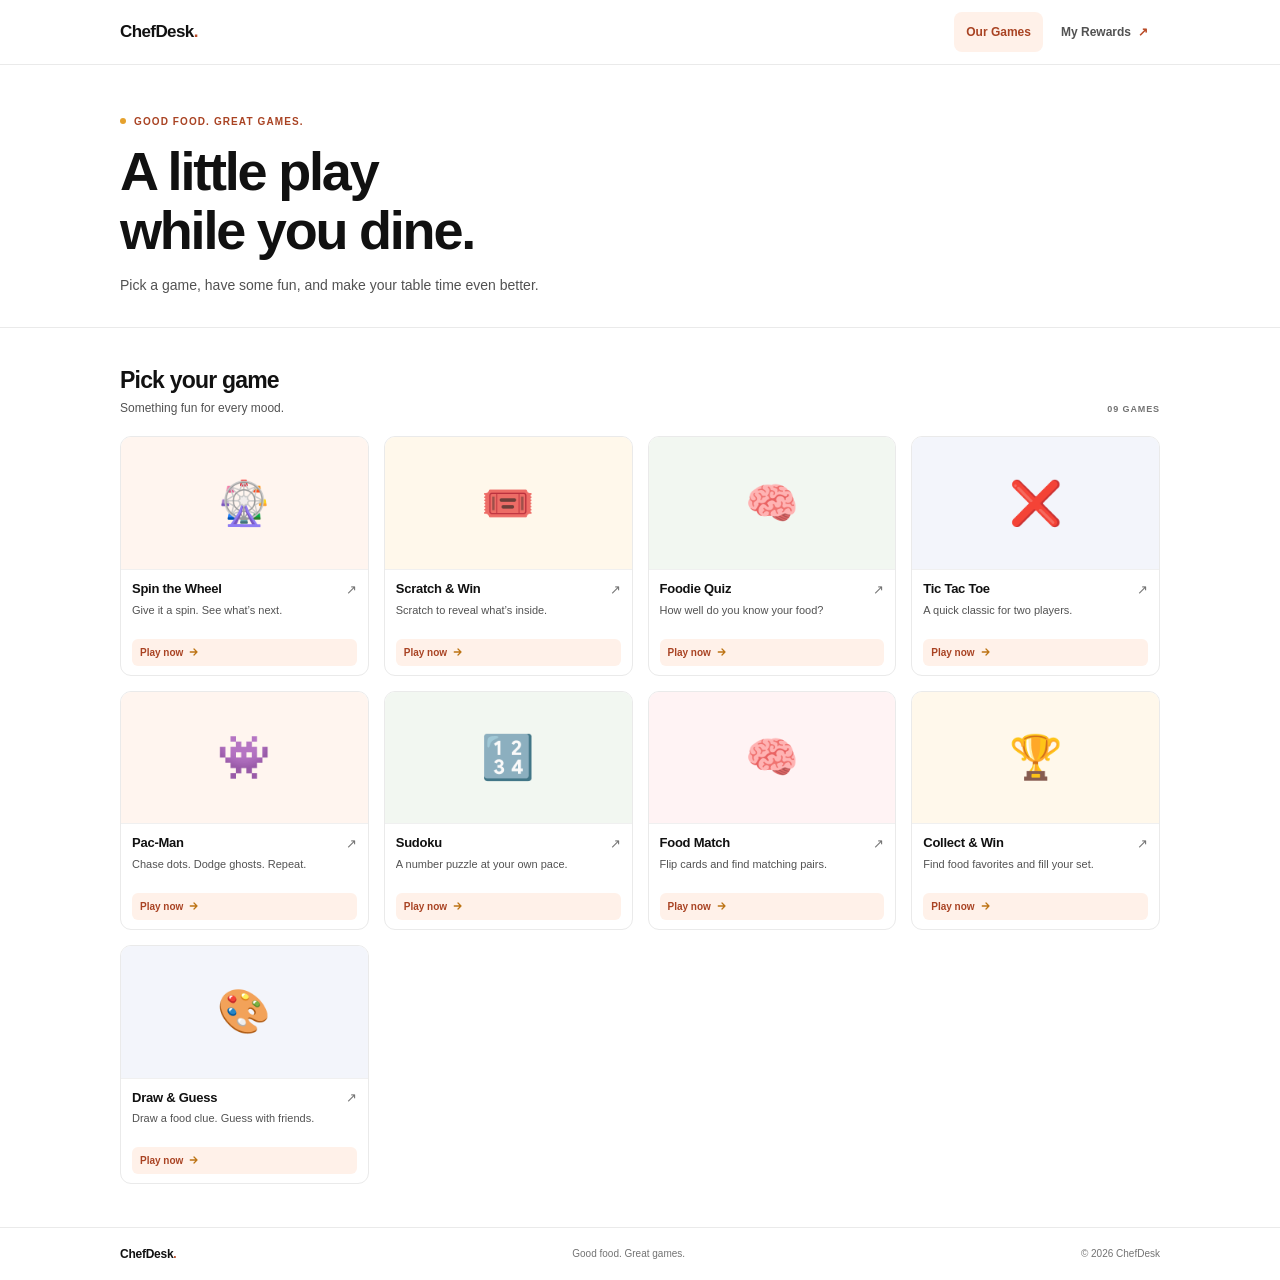
==== Dashboard/index.html @ 34e4a03f "fixed" ====
<!DOCTYPE html>
<html lang="en">
<head>
  <meta charset="UTF-8">
  <meta name="viewport" content="width=device-width, initial-scale=1.0">
  <meta name="theme-color" content="#ffffff">
  <title>ChefDesk | Good Food. Great Games.</title>
  <meta name="description" content="Pick a game, have some fun, and make your table time even better with ChefDesk.">
  <link rel="stylesheet" href="style.css">
</head>

<body>
  <header class="site-header">
    <div class="container navbar">
      <a href="index.html" class="logo" aria-label="ChefDesk home">
        <span>ChefDesk<span class="logo-period">.</span></span>
      </a>
      <nav class="nav-links" aria-label="Main navigation">
        <a class="nav-games is-current" href="#games" aria-current="location">Our Games</a>
        <a class="rewards-nav" href="../My Rewards/index.html">My Rewards <span aria-hidden="true">↗</span></a>
      </nav>
    </div>
  </header>

  <main>
    <section class="hero">
      <div class="container hero-inner">
        <p class="hero-kicker">GOOD FOOD. GREAT GAMES.</p>
        <h1>A little play<br>while you dine.</h1>
        <p class="hero-description">Pick a game, have some fun, and make your table time even better.</p>
      </div>
    </section>

    <section class="games-section" id="games">
      <div class="container">
        <div class="section-heading">
          <div>
            <h2>Pick your game</h2>
            <p>Something fun for every mood.</p>
          </div>
          <span class="game-count">09 GAMES</span>
        </div>

        <div class="games-grid">
          <a href="../spinthewheel/index.html" class="game-card spin">
            <div class="game-visual" aria-hidden="true">
              <div class="game-emoji">🎡</div>
            </div>
            <div class="game-info">
              <div class="game-title-row"><h3>Spin the Wheel</h3><span class="game-arrow" aria-hidden="true">↗</span></div>
              <p>Give it a spin. See what’s next.</p>
              <span class="game-action">Play now<svg viewBox="0 0 16 16" aria-hidden="true"><path d="M3 8h9m-4-4 4 4-4 4" /></svg></span>
            </div>
          </a>

          <a href="../Scratch Card/index.html" class="game-card scratch">
            <div class="game-visual" aria-hidden="true">
              <div class="game-emoji">🎟️</div>
            </div>
            <div class="game-info">
              <div class="game-title-row"><h3>Scratch &amp; Win</h3><span class="game-arrow" aria-hidden="true">↗</span></div>
              <p>Scratch to reveal what’s inside.</p>
              <span class="game-action">Play now<svg viewBox="0 0 16 16" aria-hidden="true"><path d="M3 8h9m-4-4 4 4-4 4" /></svg></span>
            </div>
          </a>

          <a href="../Foodie Quiz/index.html" class="game-card quiz">
            <div class="game-visual" aria-hidden="true">
              <div class="game-emoji">🧠</div>
            </div>
            <div class="game-info">
              <div class="game-title-row"><h3>Foodie Quiz</h3><span class="game-arrow" aria-hidden="true">↗</span></div>
              <p>How well do you know your food?</p>
              <span class="game-action">Play now<svg viewBox="0 0 16 16" aria-hidden="true"><path d="M3 8h9m-4-4 4 4-4 4" /></svg></span>
            </div>
          </a>

          <a href="../Tic Tac Toe/index.html" class="game-card tictactoe">
            <div class="game-visual" aria-hidden="true">
              <div class="game-emoji">❌</div>
            </div>
            <div class="game-info">
              <div class="game-title-row"><h3>Tic Tac Toe</h3><span class="game-arrow" aria-hidden="true">↗</span></div>
              <p>A quick classic for two players.</p>
              <span class="game-action">Play now<svg viewBox="0 0 16 16" aria-hidden="true"><path d="M3 8h9m-4-4 4 4-4 4" /></svg></span>
            </div>
          </a>

          <a href="../Pac Man/index.html" class="game-card pacman">
            <div class="game-visual" aria-hidden="true">
              <div class="game-emoji">👾</div>
            </div>
            <div class="game-info">
              <div class="game-title-row"><h3>Pac-Man</h3><span class="game-arrow" aria-hidden="true">↗</span></div>
              <p>Chase dots. Dodge ghosts. Repeat.</p>
              <span class="game-action">Play now<svg viewBox="0 0 16 16" aria-hidden="true"><path d="M3 8h9m-4-4 4 4-4 4" /></svg></span>
            </div>
          </a>

          <a href="../Sudoku/index.html" class="game-card sudoku">
            <div class="game-visual" aria-hidden="true">
              <div class="game-emoji">🔢</div>
            </div>
            <div class="game-info">
              <div class="game-title-row"><h3>Sudoku</h3><span class="game-arrow" aria-hidden="true">↗</span></div>
              <p>A number puzzle at your own pace.</p>
              <span class="game-action">Play now<svg viewBox="0 0 16 16" aria-hidden="true"><path d="M3 8h9m-4-4 4 4-4 4" /></svg></span>
            </div>
          </a>

          <a href="../Memory%20Match/index.html" class="game-card memory">
            <div class="game-visual" aria-hidden="true">
              <div class="game-emoji">🧠</div>
            </div>
            <div class="game-info">
              <div class="game-title-row"><h3>Food Match</h3><span class="game-arrow" aria-hidden="true">↗</span></div>
              <p>Flip cards and find matching pairs.</p>
              <span class="game-action">Play now<svg viewBox="0 0 16 16" aria-hidden="true"><path d="M3 8h9m-4-4 4 4-4 4" /></svg></span>
            </div>
          </a>

          <a href="../Collect & Win/index.html" class="game-card collect">
            <div class="game-visual" aria-hidden="true">
              <div class="game-emoji">🏆</div>
            </div>
            <div class="game-info">
              <div class="game-title-row"><h3>Collect &amp; Win</h3><span class="game-arrow" aria-hidden="true">↗</span></div>
              <p>Find food favorites and fill your set.</p>
              <span class="game-action">Play now<svg viewBox="0 0 16 16" aria-hidden="true"><path d="M3 8h9m-4-4 4 4-4 4" /></svg></span>
            </div>
          </a>

          <a href="../Draw%20%26%20Guess/index.html" class="game-card drawguess">
            <div class="game-visual" aria-hidden="true">
              <div class="game-emoji">🎨</div>
            </div>
            <div class="game-info">
              <div class="game-title-row"><h3>Draw &amp; Guess</h3><span class="game-arrow" aria-hidden="true">↗</span></div>
              <p>Draw a food clue. Guess with friends.</p>
              <span class="game-action">Play now<svg viewBox="0 0 16 16" aria-hidden="true"><path d="M3 8h9m-4-4 4 4-4 4" /></svg></span>
            </div>
          </a>
        </div>

      </div>
    </section>
  </main>

  <footer class="footer">
    <div class="container footer-inner">
      <a href="index.html" class="footer-brand">ChefDesk<span>.</span></a>
      <p>Good food. Great games.</p>
      <span>© <span id="year">2026</span> ChefDesk</span>
    </div>
  </footer>
  <script src="script.js"></script>
</body>
</html>
---- Dashboard/style.css ----
:root {
  color-scheme: light;
  --page: #ffffff;
  --surface-subtle: #f7f7f8;
  --ink: #111111;
  --text-secondary: #525252;
  --text-muted: #737373;
  --border: #eaeaea;
  --accent: #b94b27;
  --accent-hover: #a94323;
  --accent-soft: #fff1e9;
  --warm-accent: #e5a12d;
  --warm-soft: #fff7e8;
  --green-accent: #43836b;
  --green-soft: #eef6f0;
  --font: Inter, -apple-system, BlinkMacSystemFont, "Segoe UI", sans-serif;
}

* {
  box-sizing: border-box;
}

html {
  scroll-behavior: smooth;
  scroll-padding-top: 76px;
}

body {
  min-width: 320px;
  margin: 0;
  background: var(--page);
  color: var(--ink);
  font-family: var(--font);
  -webkit-font-smoothing: antialiased;
  text-rendering: optimizeLegibility;
}

a {
  color: inherit;
  text-decoration: none;
  -webkit-tap-highlight-color: transparent;
}

a:focus-visible {
  outline: 2px solid var(--accent);
  outline-offset: 3px;
}

.container {
  width: min(100% - 48px, 1040px);
  margin-inline: auto;
}

.site-header {
  position: sticky;
  z-index: 10;
  top: 0;
  border-bottom: 1px solid var(--border);
  background: rgba(255, 255, 255, 0.97);
}

.navbar {
  display: flex;
  min-height: 64px;
  align-items: center;
  justify-content: space-between;
  gap: 16px;
}

.logo {
  display: inline-flex;
  min-height: 44px;
  align-items: center;
  gap: 8px;
  font-size: 17px;
  font-weight: 700;
  letter-spacing: -0.6px;
  white-space: nowrap;
}

.logo-period,
.footer-brand span {
  color: var(--accent);
}

.nav-links {
  display: flex;
  min-height: 44px;
  align-items: center;
  gap: 6px;
}

.nav-links a {
  display: inline-flex;
  min-height: 40px;
  align-items: center;
  justify-content: center;
  gap: 7px;
  padding: 0 12px;
  border-radius: 8px;
  color: var(--text-secondary);
  font-size: 12px;
  font-weight: 600;
  transition: color 160ms ease, background 160ms ease;
}

.nav-links a:hover {
  background: var(--surface-subtle);
  color: var(--ink);
}

.nav-links .nav-games.is-current {
  background: var(--accent-soft);
  color: var(--accent-hover);
}

.nav-links .nav-games.is-current:hover {
  background: #ffe7da;
}

.nav-links .rewards-nav span {
  color: var(--accent);
}

.hero {
  border-bottom: 1px solid var(--border);
  background: var(--page);
}

.hero-inner {
  padding-top: 51px;
  padding-bottom: 30px;
}

.hero-kicker {
  margin: 0 0 15px;
  color: var(--accent-hover);
  font-size: 10px;
  font-weight: 650;
  letter-spacing: 1.1px;
}

.hero-kicker::before {
  display: inline-block;
  width: 6px;
  height: 6px;
  margin-right: 8px;
  border-radius: 50%;
  background: var(--warm-accent);
  content: "";
  vertical-align: 1px;
}

.hero h1 {
  margin: 0;
  font-size: clamp(38px, 5vw, 54px);
  font-weight: 650;
  letter-spacing: -2.2px;
  line-height: 1.09;
}

.hero-description {
  max-width: 440px;
  margin: 14px 0 0;
  color: var(--text-secondary);
  font-size: 14px;
  line-height: 1.65;
}

.games-section {
  padding: 39px 0 43px;
  scroll-margin-top: 64px;
}

.section-heading {
  display: flex;
  align-items: flex-end;
  justify-content: space-between;
  gap: 16px;
  margin-bottom: 19px;
}

.section-heading h2 {
  margin: 0;
  font-size: 23px;
  font-weight: 650;
  letter-spacing: -0.8px;
  line-height: 1.2;
}

.section-heading p {
  margin: 5px 0 0;
  color: var(--text-secondary);
  font-size: 12px;
  line-height: 1.5;
}

.game-count {
  padding-bottom: 3px;
  color: var(--text-muted);
  font-size: 9px;
  font-weight: 650;
  letter-spacing: 0.9px;
  white-space: nowrap;
}

.games-grid {
  display: grid;
  grid-template-columns: repeat(4, minmax(0, 1fr));
  gap: 13px;
}

.game-card {
  display: flex;
  min-width: 0;
  flex-direction: column;
  overflow: hidden;
  aspect-ratio: 1.04;
  border: 1px solid var(--border);
  border-radius: 11px;
  background: var(--page);
  transition: transform 180ms ease, border-color 180ms ease, box-shadow 180ms ease, background-color 180ms ease;
}

.game-card:hover {
  transform: translateY(-3px);
  border-color: #edc2ad;
  box-shadow: 0 7px 18px rgba(140, 73, 43, 0.09);
}

.game-card:focus-visible {
  border-color: #d88b68;
  box-shadow: 0 0 0 3px rgba(185, 75, 39, 0.12);
}

.game-card:active {
  transform: translateY(0) scale(0.985);
  box-shadow: 0 2px 7px rgba(140, 73, 43, 0.08);
}

.game-visual {
  display: grid;
  min-height: 0;
  flex: 1 1 56%;
  place-items: center;
  border-bottom: 1px solid #f0f0f0;
  background: #fbf8f5;
  color: #343b37;
  transition: background-color 180ms ease;
}

.game-emoji {
  font-size: 43px;
  line-height: 1;
  transition: transform 180ms ease;
}

.game-card:hover .game-emoji,
.game-card:focus-visible .game-emoji {
  transform: scale(1.07) rotate(-2deg);
}

.art-accent-fill {
  fill: #d9eee2;
  stroke: #367d60;
}

.art-accent-stroke {
  stroke: #367d60;
}

.art-warm-fill {
  fill: #ffe9b6;
  stroke: #bd7414;
}

.art-warm-stroke {
  stroke: #bd7414;
}

.art-warm-surface {
  fill: #fff0ca;
  stroke: #bd7414;
}

.game-info {
  display: flex;
  min-height: 0;
  flex: 1 1 44%;
  flex-direction: column;
  padding: 10px 11px 9px;
}

.game-title-row {
  display: flex;
  min-width: 0;
  align-items: center;
  justify-content: space-between;
  gap: 5px;
}

.game-title-row h3 {
  overflow: hidden;
  margin: 0;
  font-size: 13px;
  font-weight: 680;
  letter-spacing: -0.25px;
  line-height: 1.35;
  text-overflow: ellipsis;
  white-space: nowrap;
}

.game-arrow {
  flex: 0 0 auto;
  color: var(--text-muted);
  font-size: 13px;
  line-height: 1;
  transition: color 160ms ease, transform 160ms ease;
}

.game-card:hover .game-arrow,
.game-card:focus-visible .game-arrow {
  transform: translate(1px, -1px);
  color: var(--accent);
}

.game-info p {
  display: -webkit-box;
  overflow: hidden;
  margin: 4px 0 0;
  color: var(--text-secondary);
  font-size: 11px;
  line-height: 1.5;
  -webkit-box-orient: vertical;
  line-clamp: 2;
  -webkit-line-clamp: 2;
}

.game-action {
  display: inline-flex;
  min-height: 27px;
  align-items: center;
  gap: 5px;
  margin-top: auto;
  padding: 4px 8px;
  border-radius: 6px;
  background: var(--accent-soft);
  color: var(--accent-hover);
  font-size: 10px;
  font-weight: 650;
  transition: color 160ms ease, background-color 160ms ease;
}

.game-action svg {
  width: 12px;
  height: 12px;
  flex: 0 0 auto;
  overflow: visible;
  fill: none;
  stroke: #bd7414;
  stroke-linecap: round;
  stroke-linejoin: round;
  stroke-width: 1.7;
  transition: transform 160ms ease;
}

.game-card:hover .game-action,
.game-card:focus-visible .game-action {
  color: var(--accent-hover);
  background: #ffe5d6;
}

.game-card:hover .game-action svg,
.game-card:focus-visible .game-action svg {
  transform: translateX(2px);
}

.spin .game-visual,
.pacman .game-visual {
  background: #fff5ef;
  color: #c95830;
}

.scratch .game-visual,
.collect .game-visual {
  background: #fff8eb;
  color: #b97818;
}

.quiz .game-visual,
.sudoku .game-visual {
  background: #f2f7f1;
  color: #43836b;
}

.tictactoe .game-visual,
.drawguess .game-visual {
  background: #f3f5fb;
  color: #5c70a4;
}

.memory .game-visual {
  background: #fff3f4;
  color: #b55369;
}

.game-card:hover .game-visual,
.game-card:focus-visible .game-visual {
  background: #fff0e6;
}

.footer {
  border-top: 1px solid var(--border);
}

.footer-inner {
  display: flex;
  min-height: 52px;
  align-items: center;
  justify-content: space-between;
  gap: 12px;
}

.footer-brand {
  font-size: 12px;
  font-weight: 700;
  letter-spacing: -0.25px;
}

.footer-inner p,
.footer-inner > span {
  margin: 0;
  color: var(--text-muted);
  font-size: 10px;
}

@media (min-width: 1200px) {
  .games-grid {
    gap: 15px;
  }
}

@media (max-width: 820px) and (min-width: 621px) {
  .games-grid {
    grid-template-columns: repeat(3, minmax(0, 1fr));
  }

  .game-card {
    aspect-ratio: 1.12;
  }
}

@media (max-width: 620px) {
  html {
    scroll-padding-top: 61px;
  }

  .container {
    width: min(100% - 32px, 500px);
  }

  .navbar {
    min-height: 60px;
    gap: 8px;
  }

  .logo {
    gap: 6px;
    font-size: 16px;
  }

  .nav-links {
    gap: 1px;
  }

  .nav-links a {
    min-height: 40px;
    gap: 4px;
    padding: 0 8px;
    font-size: 10px;
  }

  .hero-inner {
    padding-top: 25px;
    padding-bottom: 16px;
  }

  .hero-kicker {
    margin-bottom: 11px;
    font-size: 8px;
    letter-spacing: 0.85px;
  }

  .hero h1 {
    font-size: clamp(36px, 9.6vw, 43px);
    letter-spacing: -1.7px;
  }

  .hero-description {
    max-width: 360px;
    margin-top: 9px;
    font-size: 12px;
    line-height: 1.55;
  }

  .games-section {
    padding-top: 22px;
    padding-bottom: 30px;
    scroll-margin-top: 60px;
  }

  .section-heading {
    margin-bottom: 13px;
  }

  .section-heading h2 {
    font-size: 20px;
  }

  .section-heading p {
    margin-top: 3px;
    font-size: 11px;
  }

  .game-count {
    font-size: 8px;
  }

  .games-grid {
    grid-template-columns: repeat(2, minmax(0, 1fr));
    gap: 10px;
  }

  .game-card {
    aspect-ratio: 0.96;
    border-radius: 10px;
    cursor: pointer;
    touch-action: manipulation;
    -webkit-tap-highlight-color: transparent;
    -webkit-touch-callout: none;
  }

  .game-card:focus-visible {
    outline: 2px solid var(--accent);
    outline-offset: 2px;
  }

  .game-visual {
    flex: 1 1 45%;
  }

  .game-emoji {
    font-size: 40px;
  }

  .game-info {
    flex: 1 1 55%;
    padding: 8px 9px 8px;
  }

  .game-title-row {
    gap: 3px;
  }

  .game-title-row h3 {
    font-size: 13px;
  }

  .game-arrow {
    font-size: 12px;
  }

  .game-info p {
    margin-top: 3px;
    font-size: 11px;
    line-height: 1.4;
    line-clamp: 2;
    -webkit-line-clamp: 2;
  }

  .game-action {
    min-height: 27px;
    font-size: 10px;
  }

  .footer-inner {
    min-height: 47px;
    flex-wrap: wrap;
    gap: 4px 10px;
  }

  .footer-brand {
    font-size: 11px;
  }

  .footer-inner p,
  .footer-inner > span {
    font-size: 9px;
  }
}

@media (max-width: 360px) {
  .container {
    width: min(100% - 24px, 500px);
  }

  .nav-links a {
    padding-inline: 6px;
    font-size: 9px;
  }

  .games-grid {
    gap: 8px;
  }

  .game-info {
    padding-inline: 7px;
  }

  .game-title-row h3 {
    font-size: 12px;
  }

  .game-info p {
    font-size: 10.5px;
  }
}

@media (prefers-reduced-motion: reduce) {
  *,
  *::before,
  *::after {
    scroll-behavior: auto !important;
    transition-duration: 0.01ms !important;
  }

  .game-card:hover,
  .game-card:active,
  .game-card:hover .game-emoji,
  .game-card:focus-visible .game-emoji {
    transform: none;
    filter: none;
  }
}
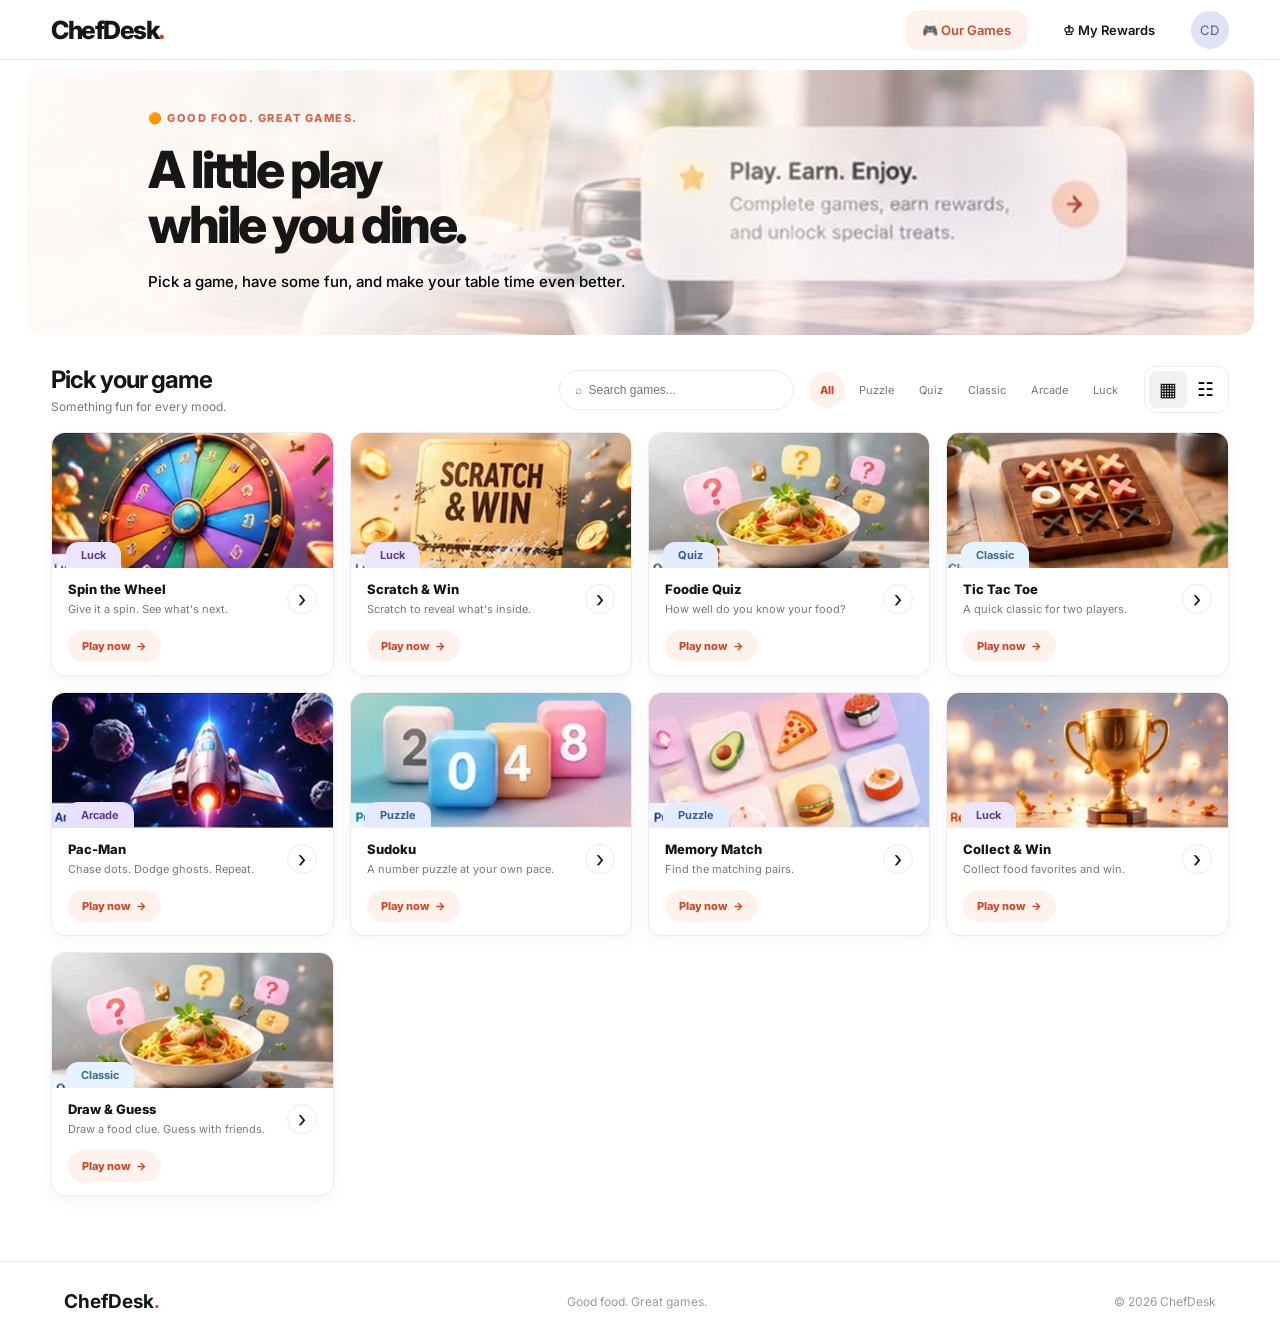
==== commit aa63522a: "fixed" ====
--- a/Dashboard/index.html
+++ b/Dashboard/index.html
@@ -1,158 +1,60 @@
+
 <!DOCTYPE html>
 <html lang="en">
 <head>
-  <meta charset="UTF-8">
-  <meta name="viewport" content="width=device-width, initial-scale=1.0">
-  <meta name="theme-color" content="#ffffff">
-  <title>ChefDesk | Good Food. Great Games.</title>
-  <meta name="description" content="Pick a game, have some fun, and make your table time even better with ChefDesk.">
-  <link rel="stylesheet" href="style.css">
+<meta charset="UTF-8">
+<meta name="viewport" content="width=device-width, initial-scale=1.0">
+<title>ChefDesk | Good Food. Great Games.</title>
+<link rel="stylesheet" href="style.css">
 </head>
-
 <body>
-  <header class="site-header">
-    <div class="container navbar">
-      <a href="index.html" class="logo" aria-label="ChefDesk home">
-        <span>ChefDesk<span class="logo-period">.</span></span>
-      </a>
-      <nav class="nav-links" aria-label="Main navigation">
-        <a class="nav-games is-current" href="#games" aria-current="location">Our Games</a>
-        <a class="rewards-nav" href="../My Rewards/index.html">My Rewards <span aria-hidden="true">↗</span></a>
-      </nav>
-    </div>
-  </header>
-
-  <main>
-    <section class="hero">
-      <div class="container hero-inner">
-        <p class="hero-kicker">GOOD FOOD. GREAT GAMES.</p>
-        <h1>A little play<br>while you dine.</h1>
-        <p class="hero-description">Pick a game, have some fun, and make your table time even better.</p>
-      </div>
-    </section>
-
-    <section class="games-section" id="games">
-      <div class="container">
-        <div class="section-heading">
-          <div>
-            <h2>Pick your game</h2>
-            <p>Something fun for every mood.</p>
-          </div>
-          <span class="game-count">09 GAMES</span>
-        </div>
-
-        <div class="games-grid">
-          <a href="../spinthewheel/index.html" class="game-card spin">
-            <div class="game-visual" aria-hidden="true">
-              <div class="game-emoji">🎡</div>
-            </div>
-            <div class="game-info">
-              <div class="game-title-row"><h3>Spin the Wheel</h3><span class="game-arrow" aria-hidden="true">↗</span></div>
-              <p>Give it a spin. See what’s next.</p>
-              <span class="game-action">Play now<svg viewBox="0 0 16 16" aria-hidden="true"><path d="M3 8h9m-4-4 4 4-4 4" /></svg></span>
-            </div>
-          </a>
-
-          <a href="../Scratch Card/index.html" class="game-card scratch">
-            <div class="game-visual" aria-hidden="true">
-              <div class="game-emoji">🎟️</div>
-            </div>
-            <div class="game-info">
-              <div class="game-title-row"><h3>Scratch &amp; Win</h3><span class="game-arrow" aria-hidden="true">↗</span></div>
-              <p>Scratch to reveal what’s inside.</p>
-              <span class="game-action">Play now<svg viewBox="0 0 16 16" aria-hidden="true"><path d="M3 8h9m-4-4 4 4-4 4" /></svg></span>
-            </div>
-          </a>
-
-          <a href="../Foodie Quiz/index.html" class="game-card quiz">
-            <div class="game-visual" aria-hidden="true">
-              <div class="game-emoji">🧠</div>
-            </div>
-            <div class="game-info">
-              <div class="game-title-row"><h3>Foodie Quiz</h3><span class="game-arrow" aria-hidden="true">↗</span></div>
-              <p>How well do you know your food?</p>
-              <span class="game-action">Play now<svg viewBox="0 0 16 16" aria-hidden="true"><path d="M3 8h9m-4-4 4 4-4 4" /></svg></span>
-            </div>
-          </a>
-
-          <a href="../Tic Tac Toe/index.html" class="game-card tictactoe">
-            <div class="game-visual" aria-hidden="true">
-              <div class="game-emoji">❌</div>
-            </div>
-            <div class="game-info">
-              <div class="game-title-row"><h3>Tic Tac Toe</h3><span class="game-arrow" aria-hidden="true">↗</span></div>
-              <p>A quick classic for two players.</p>
-              <span class="game-action">Play now<svg viewBox="0 0 16 16" aria-hidden="true"><path d="M3 8h9m-4-4 4 4-4 4" /></svg></span>
-            </div>
-          </a>
-
-          <a href="../Pac Man/index.html" class="game-card pacman">
-            <div class="game-visual" aria-hidden="true">
-              <div class="game-emoji">👾</div>
-            </div>
-            <div class="game-info">
-              <div class="game-title-row"><h3>Pac-Man</h3><span class="game-arrow" aria-hidden="true">↗</span></div>
-              <p>Chase dots. Dodge ghosts. Repeat.</p>
-              <span class="game-action">Play now<svg viewBox="0 0 16 16" aria-hidden="true"><path d="M3 8h9m-4-4 4 4-4 4" /></svg></span>
-            </div>
-          </a>
-
-          <a href="../Sudoku/index.html" class="game-card sudoku">
-            <div class="game-visual" aria-hidden="true">
-              <div class="game-emoji">🔢</div>
-            </div>
-            <div class="game-info">
-              <div class="game-title-row"><h3>Sudoku</h3><span class="game-arrow" aria-hidden="true">↗</span></div>
-              <p>A number puzzle at your own pace.</p>
-              <span class="game-action">Play now<svg viewBox="0 0 16 16" aria-hidden="true"><path d="M3 8h9m-4-4 4 4-4 4" /></svg></span>
-            </div>
-          </a>
-
-          <a href="../Memory%20Match/index.html" class="game-card memory">
-            <div class="game-visual" aria-hidden="true">
-              <div class="game-emoji">🧠</div>
-            </div>
-            <div class="game-info">
-              <div class="game-title-row"><h3>Food Match</h3><span class="game-arrow" aria-hidden="true">↗</span></div>
-              <p>Flip cards and find matching pairs.</p>
-              <span class="game-action">Play now<svg viewBox="0 0 16 16" aria-hidden="true"><path d="M3 8h9m-4-4 4 4-4 4" /></svg></span>
-            </div>
-          </a>
-
-          <a href="../Collect & Win/index.html" class="game-card collect">
-            <div class="game-visual" aria-hidden="true">
-              <div class="game-emoji">🏆</div>
-            </div>
-            <div class="game-info">
-              <div class="game-title-row"><h3>Collect &amp; Win</h3><span class="game-arrow" aria-hidden="true">↗</span></div>
-              <p>Find food favorites and fill your set.</p>
-              <span class="game-action">Play now<svg viewBox="0 0 16 16" aria-hidden="true"><path d="M3 8h9m-4-4 4 4-4 4" /></svg></span>
-            </div>
-          </a>
-
-          <a href="../Draw%20%26%20Guess/index.html" class="game-card drawguess">
-            <div class="game-visual" aria-hidden="true">
-              <div class="game-emoji">🎨</div>
-            </div>
-            <div class="game-info">
-              <div class="game-title-row"><h3>Draw &amp; Guess</h3><span class="game-arrow" aria-hidden="true">↗</span></div>
-              <p>Draw a food clue. Guess with friends.</p>
-              <span class="game-action">Play now<svg viewBox="0 0 16 16" aria-hidden="true"><path d="M3 8h9m-4-4 4 4-4 4" /></svg></span>
-            </div>
-          </a>
-        </div>
-
-      </div>
-    </section>
-  </main>
-
-  <footer class="footer">
-    <div class="container footer-inner">
-      <a href="index.html" class="footer-brand">ChefDesk<span>.</span></a>
-      <p>Good food. Great games.</p>
-      <span>© <span id="year">2026</span> ChefDesk</span>
-    </div>
-  </footer>
-  <script src="script.js"></script>
+<header class="navbar">
+<div class="nav-container">
+<a href="index.html" class="logo">ChefDesk<span>.</span></a>
+<nav>
+<a href="#games" class="nav-active">🎮 Our Games</a>
+<a href="../My Rewards/index.html">♔ My Rewards</a>
+<div class="avatar">CD</div>
+</nav>
+</div>
+</header>
+<section class="hero">
+<div class="hero-text">
+<p class="tagline">🟠 GOOD FOOD. GREAT GAMES.</p>
+<h1>A little play<br>while you dine.</h1>
+<p class="hero-description">Pick a game, have some fun, and make your table time even better.</p>
+</div>
+</section>
+<section id="games" class="games-section">
+<div class="section-header">
+<div>
+<h2>Pick your game</h2>
+<p>Something fun for every mood.</p>
+</div>
+<div class="controls">
+<input type="search" id="searchInput" placeholder="⌕  Search games..." aria-label="Search games">
+<div class="filters">
+<button class="filter active" data-filter="All">All</button>
+<button class="filter" data-filter="Puzzle">Puzzle</button>
+<button class="filter" data-filter="Quiz">Quiz</button>
+<button class="filter" data-filter="Classic">Classic</button>
+<button class="filter" data-filter="Arcade">Arcade</button>
+<button class="filter" data-filter="Luck">Luck</button>
+</div>
+<div class="view-switch">
+<button id="gridBtn" class="active" aria-label="Grid view">▦</button>
+<button id="listBtn" aria-label="List view">☷</button>
+</div>
+</div>
+</div>
+<div class="games-grid" id="gamesGrid"></div>
+<p id="noGames" class="no-games" hidden>No games found. Try a different search.</p>
+</section>
+<footer>
+<strong>ChefDesk<span>.</span></strong>
+<p>Good food. Great games.</p>
+<p>© 2026 ChefDesk</p>
+</footer>
+<script src="script.js"></script>
 </body>
 </html>
--- a/Dashboard/style.css
+++ b/Dashboard/style.css
@@ -1,644 +1,158 @@
-:root {
-  color-scheme: light;
-  --page: #ffffff;
-  --surface-subtle: #f7f7f8;
-  --ink: #111111;
-  --text-secondary: #525252;
-  --text-muted: #737373;
-  --border: #eaeaea;
-  --accent: #b94b27;
-  --accent-hover: #a94323;
-  --accent-soft: #fff1e9;
-  --warm-accent: #e5a12d;
-  --warm-soft: #fff7e8;
-  --green-accent: #43836b;
-  --green-soft: #eef6f0;
-  --font: Inter, -apple-system, BlinkMacSystemFont, "Segoe UI", sans-serif;
+
+@import url('https://fonts.googleapis.com/css2?family=Inter:wght@400;500;600;700;800&display=swap');
+:root{
+--orange:#ca4b2c;
+--orange-light:#fff1ec;
+--black:#161616;
+--gray:#77777d;
+--border:#ececec;
 }
-
-* {
-  box-sizing: border-box;
+*{margin:0;padding:0;box-sizing:border-box}
+html{scroll-behavior:smooth}
+body{font-family:'Inter',Arial,sans-serif;background:#fff;color:var(--black)}
+a{color:inherit;text-decoration:none}
+button{font-family:inherit;cursor:pointer}
+.navbar{height:60px;border-bottom:1px solid var(--border);background:#fff}
+.nav-container{max-width:1320px;width:92%;height:100%;margin:auto;display:flex;align-items:center;justify-content:space-between}
+.logo{font-size:25px;font-weight:800;letter-spacing:-1.5px}
+.logo span,footer strong span{color:var(--orange)}
+nav{display:flex;align-items:center;gap:20px}
+nav a{font-size:13px;padding:12px 16px;border-radius:12px;font-weight:600}
+.nav-active{background:var(--orange-light);color:var(--orange)}
+.avatar{width:38px;height:38px;border-radius:50%;display:grid;place-items:center;background:#dfe3f3;color:#52617d;font-size:13px}
+.hero{
+position:relative;
+max-width:1530px;
+width:96%;
+min-height:265px;
+margin:10px auto 0;
+border-radius:16px;
+overflow:hidden;
+background:linear-gradient(90deg,rgba(255,250,248,.98) 0%,rgba(255,250,248,.91) 32%,rgba(255,250,248,.1) 75%),url("assets/hero.webp") center/cover no-repeat;
+display:flex;
+align-items:center;
 }
-
-html {
-  scroll-behavior: smooth;
-  scroll-padding-top: 76px;
+.hero-text{margin-left:10%;position:relative;z-index:2}
+.tagline{color:#ce694f;font-size:11px;letter-spacing:1.5px;font-weight:800;margin-bottom:17px}
+.hero h1{font-size:clamp(38px,4vw,60px);line-height:1.08;letter-spacing:-2.5px;font-weight:800;margin-bottom:18px}
+.hero-description{color:#000;font-size:15px;line-height:1.6;font-weight:500}
+.hero-popup{position:absolute;right:5%;top:34%;background:rgba(255,255,255,.94);border-radius:16px;padding:20px;display:flex;align-items:center;gap:15px;box-shadow:0 10px 30px rgba(0,0,0,.1)}
+.star{color:#ffad15;font-size:24px}
+.hero-popup strong{font-size:14px}
+.hero-popup p{font-size:11px;color:var(--gray);line-height:1.5;margin-top:6px}
+.popup-arrow{background:#f6d8cf;color:var(--orange);border-radius:50%;width:30px;height:30px;display:grid;place-items:center}
+.games-section{max-width:1320px;width:92%;margin:30px auto 65px;scroll-margin-top:30px}
+.section-header{display:flex;align-items:center;justify-content:space-between;gap:20px;margin-bottom:18px}
+.section-header h2{font-size:24px;letter-spacing:-1px}
+.section-header p{color:var(--gray);font-size:12px;margin-top:5px}
+.controls{display:flex;align-items:center;gap:15px}
+#searchInput{width:235px;padding:12px 15px;border:1px solid var(--border);border-radius:25px;font-size:12px;outline:none}
+#searchInput:focus{border-color:var(--orange)}
+.filters{display:flex;gap:3px}
+.filter{background:transparent;border:none;padding:11px;border-radius:20px;font-size:11px;color:#777}
+.filter.active{background:var(--orange-light);color:var(--orange);font-weight:800}
+.view-switch{display:flex;padding:4px;border:1px solid var(--border);border-radius:12px}
+.view-switch button{border:none;background:transparent;padding:7px 10px;border-radius:8px;font-size:19px}
+.view-switch button.active{background:#f1f1f1}
+.games-grid{display:grid;grid-template-columns:repeat(4,minmax(0,1fr));gap:16px}
+.game-card{border:1px solid var(--border);border-radius:14px;overflow:hidden;background:#fff;display:flex;flex-direction:column;box-shadow:0 5px 15px rgba(0,0,0,.045);transition:transform .2s,box-shadow .2s}
+.game-card:hover{transform:translateY(-4px);box-shadow:0 12px 28px rgba(0,0,0,.1)}
+.game-image{height:135px;position:relative;background:#f3f0f0}
+.game-image img{width:100%;height:100%;object-fit:cover;display:block}
+.category{position:absolute;left:14px;bottom:0;padding:6px 15px;border-radius:12px 12px 0 0;font-size:11px;font-weight:700;background:#ece5fd;color:#57417f}
+.category.Puzzle,.category.Quiz{background:#e4ebff;color:#365b9a}
+.category.Classic{background:#e4f3ff;color:#426b86}
+.category.Arcade{background:#e9dfff;color:#553f9d}
+.game-info{padding:13px 16px;flex:1}
+.game-title-row{display:flex;align-items:center;justify-content:space-between;gap:10px}
+.game-info h3{font-size:13px;font-weight:800}
+.game-info p{font-size:11px;color:var(--gray);margin-top:5px}
+.round-arrow{display:grid;place-items:center;width:30px;height:30px;border:1px solid var(--border);border-radius:50%;flex-shrink:0;font-size:23px}
+.play-button{display:inline-block;margin-top:14px;padding:9px 14px;background:var(--orange-light);color:var(--orange);border-radius:22px;font-size:11px;font-weight:800}
+.no-games{text-align:center;padding:40px;color:var(--gray)}
+.games-grid.list-view{grid-template-columns:repeat(2,minmax(0,1fr))}
+.list-view .game-card{flex-direction:row}
+.list-view .game-image{width:42%;min-height:150px;height:auto;flex-shrink:0}
+.list-view .game-info{display:flex;flex-direction:column;justify-content:center}
+footer{border-top:1px solid var(--border);padding:28px 5%;display:flex;justify-content:space-between;align-items:center;gap:15px;color:#999;font-size:12px}
+footer strong{font-size:19px;color:var(--black)}
+@media(max-width:1150px){
+.section-header{flex-direction:column;align-items:flex-start}
+.controls{flex-wrap:wrap}
+.games-grid{grid-template-columns:repeat(3,minmax(0,1fr))}
+.hero-popup{right:2%}
 }
-
-body {
-  min-width: 320px;
-  margin: 0;
-  background: var(--page);
-  color: var(--ink);
-  font-family: var(--font);
-  -webkit-font-smoothing: antialiased;
-  text-rendering: optimizeLegibility;
+@media(max-width:768px){
+.nav-container,.games-section{width:94%}
+.logo{font-size:21px}
+nav{gap:4px}
+nav a{font-size:10px;padding:9px}
+.avatar{display:none}
+.hero{
+width:94%;
+min-height:430px;
+margin:12px auto;
+padding:24px 18px;
+display:flex;
+flex-direction:column;
+justify-content:flex-start;
+align-items:flex-start;
+background:url("assets/hero.webp") center bottom/cover no-repeat;
+border-radius:20px;
 }
-
-a {
-  color: inherit;
-  text-decoration: none;
-  -webkit-tap-highlight-color: transparent;
+.hero::before{
+content:"";
+position:absolute;
+top:0;
+left:0;
+width:100%;
+height:58%;
+background:linear-gradient(180deg,rgba(255,250,247,.96) 0%,rgba(255,250,247,.9) 30%,rgba(255,250,247,.62) 62%,rgba(255,250,247,0) 100%);
+z-index:1;
+pointer-events:none;
 }
-
-a:focus-visible {
-  outline: 2px solid var(--accent);
-  outline-offset: 3px;
+.hero-text{position:relative;z-index:2;margin:0;width:100%;max-width:85%}
+.tagline{font-size:10px;letter-spacing:1px;margin-bottom:15px}
+.hero h1{font-size:clamp(30px,8vw,42px);line-height:1.08;letter-spacing:-1.5px;margin-bottom:14px}
+.hero-description{font-size:13px;line-height:1.55;max-width:280px}
+.hero-popup{position:relative;z-index:2;inset:auto;width:100%;max-width:340px;margin-top:18px;padding:14px}
+.controls{width:100%;gap:10px}
+#searchInput{width:100%}
+.filters{overflow-x:auto;max-width:100%;scrollbar-width:none}
+.filters::-webkit-scrollbar{display:none}
+.games-section{margin:28px auto}
+.section-header{gap:18px}
+.section-header h2{font-size:23px}
+.games-grid{grid-template-columns:repeat(2,minmax(0,1fr));gap:12px}
+.game-image{height:105px}
+.game-info{padding:11px}
+.game-info h3{font-size:12px}
+.round-arrow{display:none}
+.games-grid.list-view{grid-template-columns:1fr}
+footer{flex-wrap:wrap}
 }
-
-.container {
-  width: min(100% - 48px, 1040px);
-  margin-inline: auto;
+@media(max-width:420px){
+.hero{min-height:450px;padding:22px 16px}
+.hero::before{height:60%}
+.hero-text{max-width:92%}
+.hero h1{font-size:29px}
+.game-image{height:90px}
+.game-info p{font-size:10px}
 }
-
-.site-header {
-  position: sticky;
-  z-index: 10;
-  top: 0;
-  border-bottom: 1px solid var(--border);
-  background: rgba(255, 255, 255, 0.97);
+@media(max-width:350px){
+.nav-container{width:96%}
+.logo{font-size:19px}
+nav a{padding:7px 5px;font-size:9px}
+.hero h1{font-size:27px}
+.hero-description{font-size:12px}
 }
-
-.navbar {
-  display: flex;
-  min-height: 64px;
-  align-items: center;
-  justify-content: space-between;
-  gap: 16px;
+.hero{
+background-size:cover;
+background-position:left center;
 }
-
-.logo {
-  display: inline-flex;
-  min-height: 44px;
-  align-items: center;
-  gap: 8px;
-  font-size: 17px;
-  font-weight: 700;
-  letter-spacing: -0.6px;
-  white-space: nowrap;
+@media(max-width:768px){
+.hero{
+background-size:auto 100%;
+background-position:34% center;
 }
-
-.logo-period,
-.footer-brand span {
-  color: var(--accent);
-}
-
-.nav-links {
-  display: flex;
-  min-height: 44px;
-  align-items: center;
-  gap: 6px;
-}
-
-.nav-links a {
-  display: inline-flex;
-  min-height: 40px;
-  align-items: center;
-  justify-content: center;
-  gap: 7px;
-  padding: 0 12px;
-  border-radius: 8px;
-  color: var(--text-secondary);
-  font-size: 12px;
-  font-weight: 600;
-  transition: color 160ms ease, background 160ms ease;
-}
-
-.nav-links a:hover {
-  background: var(--surface-subtle);
-  color: var(--ink);
-}
-
-.nav-links .nav-games.is-current {
-  background: var(--accent-soft);
-  color: var(--accent-hover);
-}
-
-.nav-links .nav-games.is-current:hover {
-  background: #ffe7da;
-}
-
-.nav-links .rewards-nav span {
-  color: var(--accent);
-}
-
-.hero {
-  border-bottom: 1px solid var(--border);
-  background: var(--page);
-}
-
-.hero-inner {
-  padding-top: 51px;
-  padding-bottom: 30px;
-}
-
-.hero-kicker {
-  margin: 0 0 15px;
-  color: var(--accent-hover);
-  font-size: 10px;
-  font-weight: 650;
-  letter-spacing: 1.1px;
-}
-
-.hero-kicker::before {
-  display: inline-block;
-  width: 6px;
-  height: 6px;
-  margin-right: 8px;
-  border-radius: 50%;
-  background: var(--warm-accent);
-  content: "";
-  vertical-align: 1px;
-}
-
-.hero h1 {
-  margin: 0;
-  font-size: clamp(38px, 5vw, 54px);
-  font-weight: 650;
-  letter-spacing: -2.2px;
-  line-height: 1.09;
-}
-
-.hero-description {
-  max-width: 440px;
-  margin: 14px 0 0;
-  color: var(--text-secondary);
-  font-size: 14px;
-  line-height: 1.65;
-}
-
-.games-section {
-  padding: 39px 0 43px;
-  scroll-margin-top: 64px;
-}
-
-.section-heading {
-  display: flex;
-  align-items: flex-end;
-  justify-content: space-between;
-  gap: 16px;
-  margin-bottom: 19px;
-}
-
-.section-heading h2 {
-  margin: 0;
-  font-size: 23px;
-  font-weight: 650;
-  letter-spacing: -0.8px;
-  line-height: 1.2;
-}
-
-.section-heading p {
-  margin: 5px 0 0;
-  color: var(--text-secondary);
-  font-size: 12px;
-  line-height: 1.5;
-}
-
-.game-count {
-  padding-bottom: 3px;
-  color: var(--text-muted);
-  font-size: 9px;
-  font-weight: 650;
-  letter-spacing: 0.9px;
-  white-space: nowrap;
-}
-
-.games-grid {
-  display: grid;
-  grid-template-columns: repeat(4, minmax(0, 1fr));
-  gap: 13px;
-}
-
-.game-card {
-  display: flex;
-  min-width: 0;
-  flex-direction: column;
-  overflow: hidden;
-  aspect-ratio: 1.04;
-  border: 1px solid var(--border);
-  border-radius: 11px;
-  background: var(--page);
-  transition: transform 180ms ease, border-color 180ms ease, box-shadow 180ms ease, background-color 180ms ease;
-}
-
-.game-card:hover {
-  transform: translateY(-3px);
-  border-color: #edc2ad;
-  box-shadow: 0 7px 18px rgba(140, 73, 43, 0.09);
-}
-
-.game-card:focus-visible {
-  border-color: #d88b68;
-  box-shadow: 0 0 0 3px rgba(185, 75, 39, 0.12);
-}
-
-.game-card:active {
-  transform: translateY(0) scale(0.985);
-  box-shadow: 0 2px 7px rgba(140, 73, 43, 0.08);
-}
-
-.game-visual {
-  display: grid;
-  min-height: 0;
-  flex: 1 1 56%;
-  place-items: center;
-  border-bottom: 1px solid #f0f0f0;
-  background: #fbf8f5;
-  color: #343b37;
-  transition: background-color 180ms ease;
-}
-
-.game-emoji {
-  font-size: 43px;
-  line-height: 1;
-  transition: transform 180ms ease;
-}
-
-.game-card:hover .game-emoji,
-.game-card:focus-visible .game-emoji {
-  transform: scale(1.07) rotate(-2deg);
-}
-
-.art-accent-fill {
-  fill: #d9eee2;
-  stroke: #367d60;
-}
-
-.art-accent-stroke {
-  stroke: #367d60;
-}
-
-.art-warm-fill {
-  fill: #ffe9b6;
-  stroke: #bd7414;
-}
-
-.art-warm-stroke {
-  stroke: #bd7414;
-}
-
-.art-warm-surface {
-  fill: #fff0ca;
-  stroke: #bd7414;
-}
-
-.game-info {
-  display: flex;
-  min-height: 0;
-  flex: 1 1 44%;
-  flex-direction: column;
-  padding: 10px 11px 9px;
-}
-
-.game-title-row {
-  display: flex;
-  min-width: 0;
-  align-items: center;
-  justify-content: space-between;
-  gap: 5px;
-}
-
-.game-title-row h3 {
-  overflow: hidden;
-  margin: 0;
-  font-size: 13px;
-  font-weight: 680;
-  letter-spacing: -0.25px;
-  line-height: 1.35;
-  text-overflow: ellipsis;
-  white-space: nowrap;
-}
-
-.game-arrow {
-  flex: 0 0 auto;
-  color: var(--text-muted);
-  font-size: 13px;
-  line-height: 1;
-  transition: color 160ms ease, transform 160ms ease;
-}
-
-.game-card:hover .game-arrow,
-.game-card:focus-visible .game-arrow {
-  transform: translate(1px, -1px);
-  color: var(--accent);
-}
-
-.game-info p {
-  display: -webkit-box;
-  overflow: hidden;
-  margin: 4px 0 0;
-  color: var(--text-secondary);
-  font-size: 11px;
-  line-height: 1.5;
-  -webkit-box-orient: vertical;
-  line-clamp: 2;
-  -webkit-line-clamp: 2;
-}
-
-.game-action {
-  display: inline-flex;
-  min-height: 27px;
-  align-items: center;
-  gap: 5px;
-  margin-top: auto;
-  padding: 4px 8px;
-  border-radius: 6px;
-  background: var(--accent-soft);
-  color: var(--accent-hover);
-  font-size: 10px;
-  font-weight: 650;
-  transition: color 160ms ease, background-color 160ms ease;
-}
-
-.game-action svg {
-  width: 12px;
-  height: 12px;
-  flex: 0 0 auto;
-  overflow: visible;
-  fill: none;
-  stroke: #bd7414;
-  stroke-linecap: round;
-  stroke-linejoin: round;
-  stroke-width: 1.7;
-  transition: transform 160ms ease;
-}
-
-.game-card:hover .game-action,
-.game-card:focus-visible .game-action {
-  color: var(--accent-hover);
-  background: #ffe5d6;
-}
-
-.game-card:hover .game-action svg,
-.game-card:focus-visible .game-action svg {
-  transform: translateX(2px);
-}
-
-.spin .game-visual,
-.pacman .game-visual {
-  background: #fff5ef;
-  color: #c95830;
-}
-
-.scratch .game-visual,
-.collect .game-visual {
-  background: #fff8eb;
-  color: #b97818;
-}
-
-.quiz .game-visual,
-.sudoku .game-visual {
-  background: #f2f7f1;
-  color: #43836b;
-}
-
-.tictactoe .game-visual,
-.drawguess .game-visual {
-  background: #f3f5fb;
-  color: #5c70a4;
-}
-
-.memory .game-visual {
-  background: #fff3f4;
-  color: #b55369;
-}
-
-.game-card:hover .game-visual,
-.game-card:focus-visible .game-visual {
-  background: #fff0e6;
-}
-
-.footer {
-  border-top: 1px solid var(--border);
-}
-
-.footer-inner {
-  display: flex;
-  min-height: 52px;
-  align-items: center;
-  justify-content: space-between;
-  gap: 12px;
-}
-
-.footer-brand {
-  font-size: 12px;
-  font-weight: 700;
-  letter-spacing: -0.25px;
-}
-
-.footer-inner p,
-.footer-inner > span {
-  margin: 0;
-  color: var(--text-muted);
-  font-size: 10px;
-}
-
-@media (min-width: 1200px) {
-  .games-grid {
-    gap: 15px;
-  }
-}
-
-@media (max-width: 820px) and (min-width: 621px) {
-  .games-grid {
-    grid-template-columns: repeat(3, minmax(0, 1fr));
-  }
-
-  .game-card {
-    aspect-ratio: 1.12;
-  }
-}
-
-@media (max-width: 620px) {
-  html {
-    scroll-padding-top: 61px;
-  }
-
-  .container {
-    width: min(100% - 32px, 500px);
-  }
-
-  .navbar {
-    min-height: 60px;
-    gap: 8px;
-  }
-
-  .logo {
-    gap: 6px;
-    font-size: 16px;
-  }
-
-  .nav-links {
-    gap: 1px;
-  }
-
-  .nav-links a {
-    min-height: 40px;
-    gap: 4px;
-    padding: 0 8px;
-    font-size: 10px;
-  }
-
-  .hero-inner {
-    padding-top: 25px;
-    padding-bottom: 16px;
-  }
-
-  .hero-kicker {
-    margin-bottom: 11px;
-    font-size: 8px;
-    letter-spacing: 0.85px;
-  }
-
-  .hero h1 {
-    font-size: clamp(36px, 9.6vw, 43px);
-    letter-spacing: -1.7px;
-  }
-
-  .hero-description {
-    max-width: 360px;
-    margin-top: 9px;
-    font-size: 12px;
-    line-height: 1.55;
-  }
-
-  .games-section {
-    padding-top: 22px;
-    padding-bottom: 30px;
-    scroll-margin-top: 60px;
-  }
-
-  .section-heading {
-    margin-bottom: 13px;
-  }
-
-  .section-heading h2 {
-    font-size: 20px;
-  }
-
-  .section-heading p {
-    margin-top: 3px;
-    font-size: 11px;
-  }
-
-  .game-count {
-    font-size: 8px;
-  }
-
-  .games-grid {
-    grid-template-columns: repeat(2, minmax(0, 1fr));
-    gap: 10px;
-  }
-
-  .game-card {
-    aspect-ratio: 0.96;
-    border-radius: 10px;
-    cursor: pointer;
-    touch-action: manipulation;
-    -webkit-tap-highlight-color: transparent;
-    -webkit-touch-callout: none;
-  }
-
-  .game-card:focus-visible {
-    outline: 2px solid var(--accent);
-    outline-offset: 2px;
-  }
-
-  .game-visual {
-    flex: 1 1 45%;
-  }
-
-  .game-emoji {
-    font-size: 40px;
-  }
-
-  .game-info {
-    flex: 1 1 55%;
-    padding: 8px 9px 8px;
-  }
-
-  .game-title-row {
-    gap: 3px;
-  }
-
-  .game-title-row h3 {
-    font-size: 13px;
-  }
-
-  .game-arrow {
-    font-size: 12px;
-  }
-
-  .game-info p {
-    margin-top: 3px;
-    font-size: 11px;
-    line-height: 1.4;
-    line-clamp: 2;
-    -webkit-line-clamp: 2;
-  }
-
-  .game-action {
-    min-height: 27px;
-    font-size: 10px;
-  }
-
-  .footer-inner {
-    min-height: 47px;
-    flex-wrap: wrap;
-    gap: 4px 10px;
-  }
-
-  .footer-brand {
-    font-size: 11px;
-  }
-
-  .footer-inner p,
-  .footer-inner > span {
-    font-size: 9px;
-  }
-}
-
-@media (max-width: 360px) {
-  .container {
-    width: min(100% - 24px, 500px);
-  }
-
-  .nav-links a {
-    padding-inline: 6px;
-    font-size: 9px;
-  }
-
-  .games-grid {
-    gap: 8px;
-  }
-
-  .game-info {
-    padding-inline: 7px;
-  }
-
-  .game-title-row h3 {
-    font-size: 12px;
-  }
-
-  .game-info p {
-    font-size: 10.5px;
-  }
-}
-
-@media (prefers-reduced-motion: reduce) {
-  *,
-  *::before,
-  *::after {
-    scroll-behavior: auto !important;
-    transition-duration: 0.01ms !important;
-  }
-
-  .game-card:hover,
-  .game-card:active,
-  .game-card:hover .game-emoji,
-  .game-card:focus-visible .game-emoji {
-    transform: none;
-    filter: none;
-  }
-}
+}
